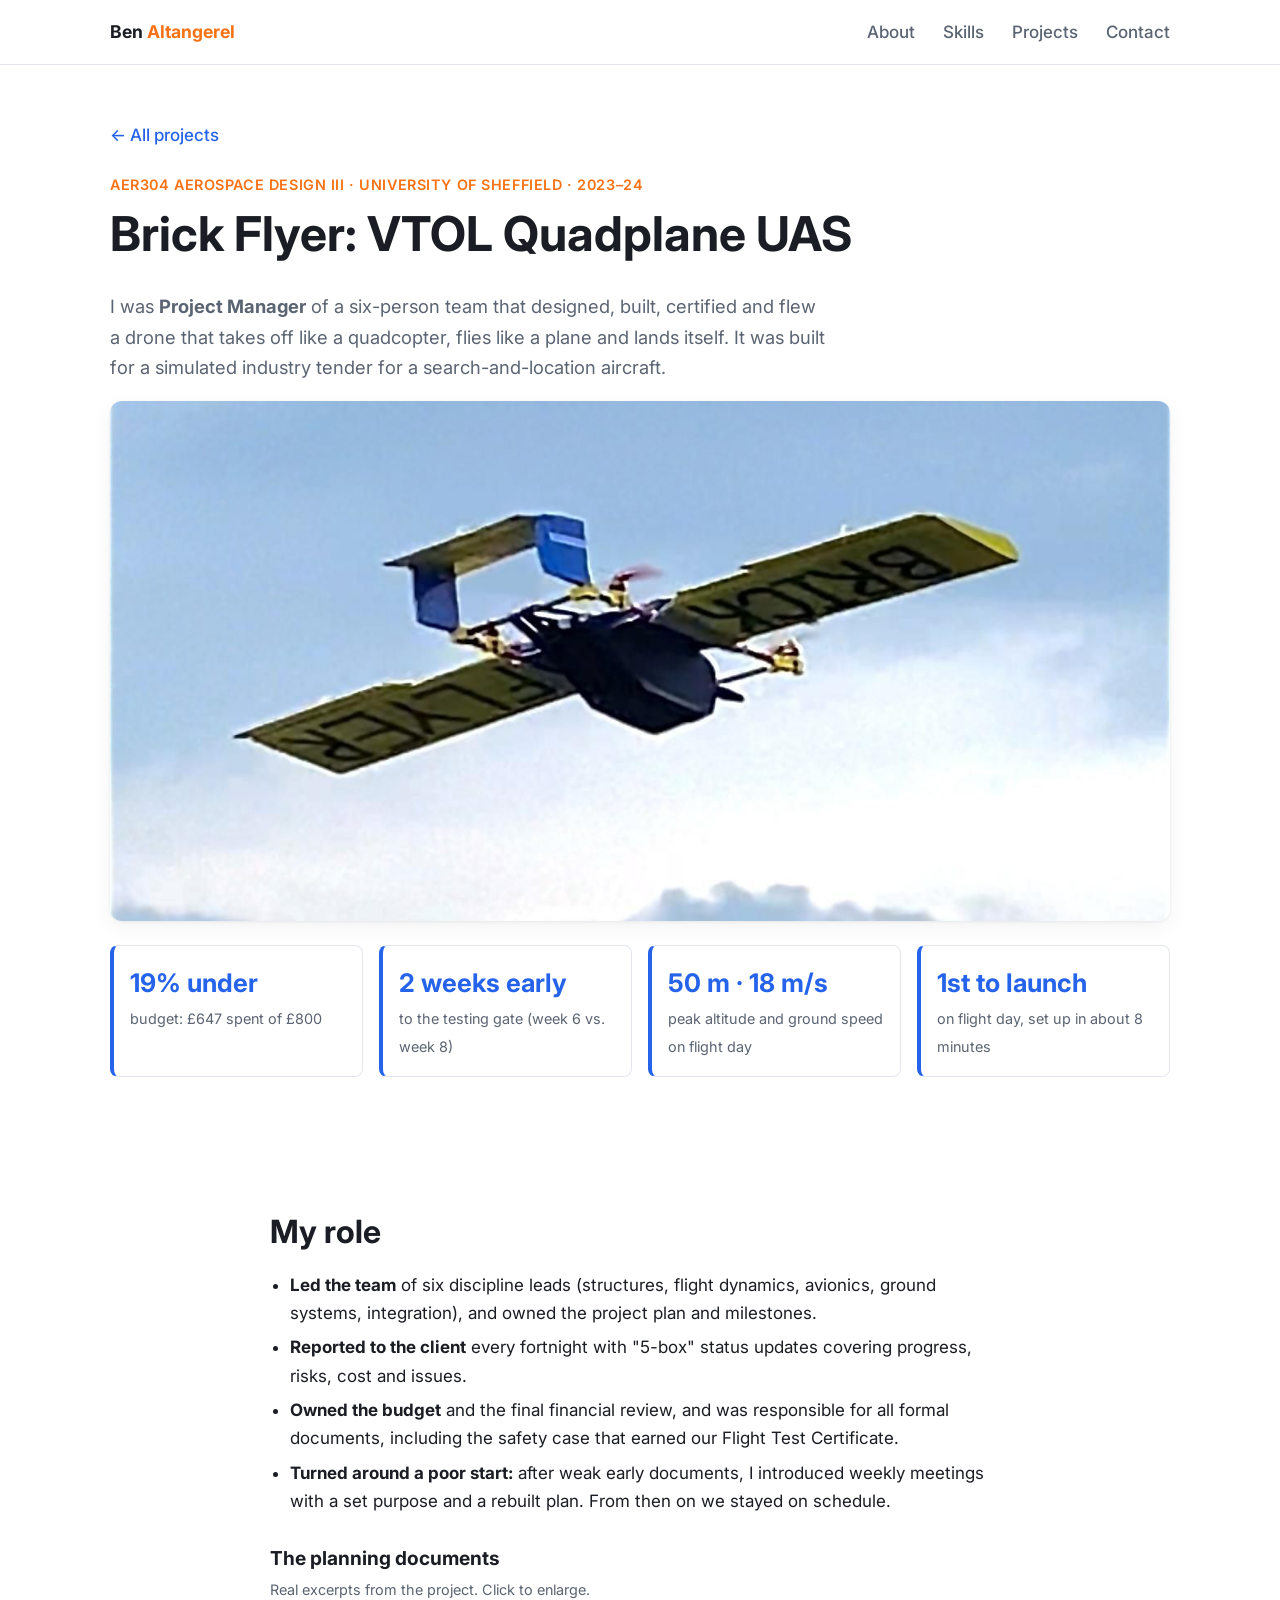
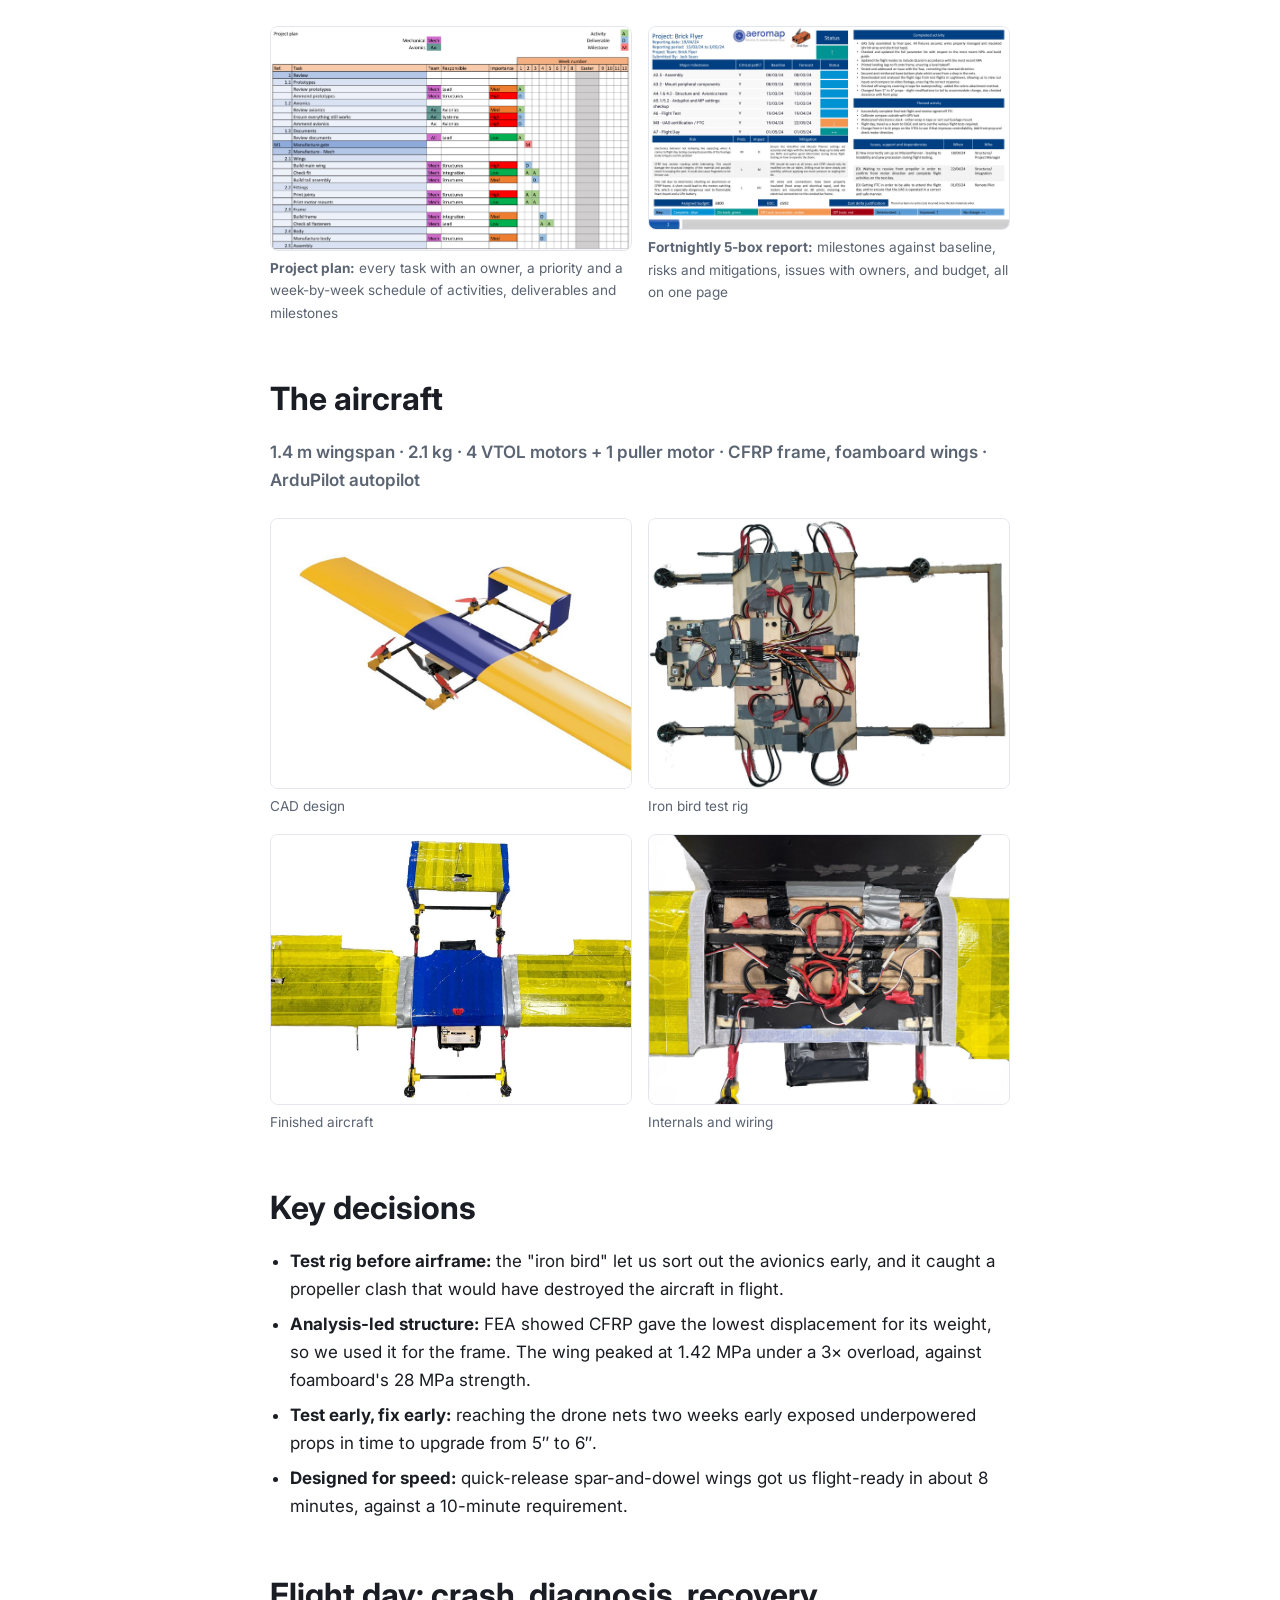
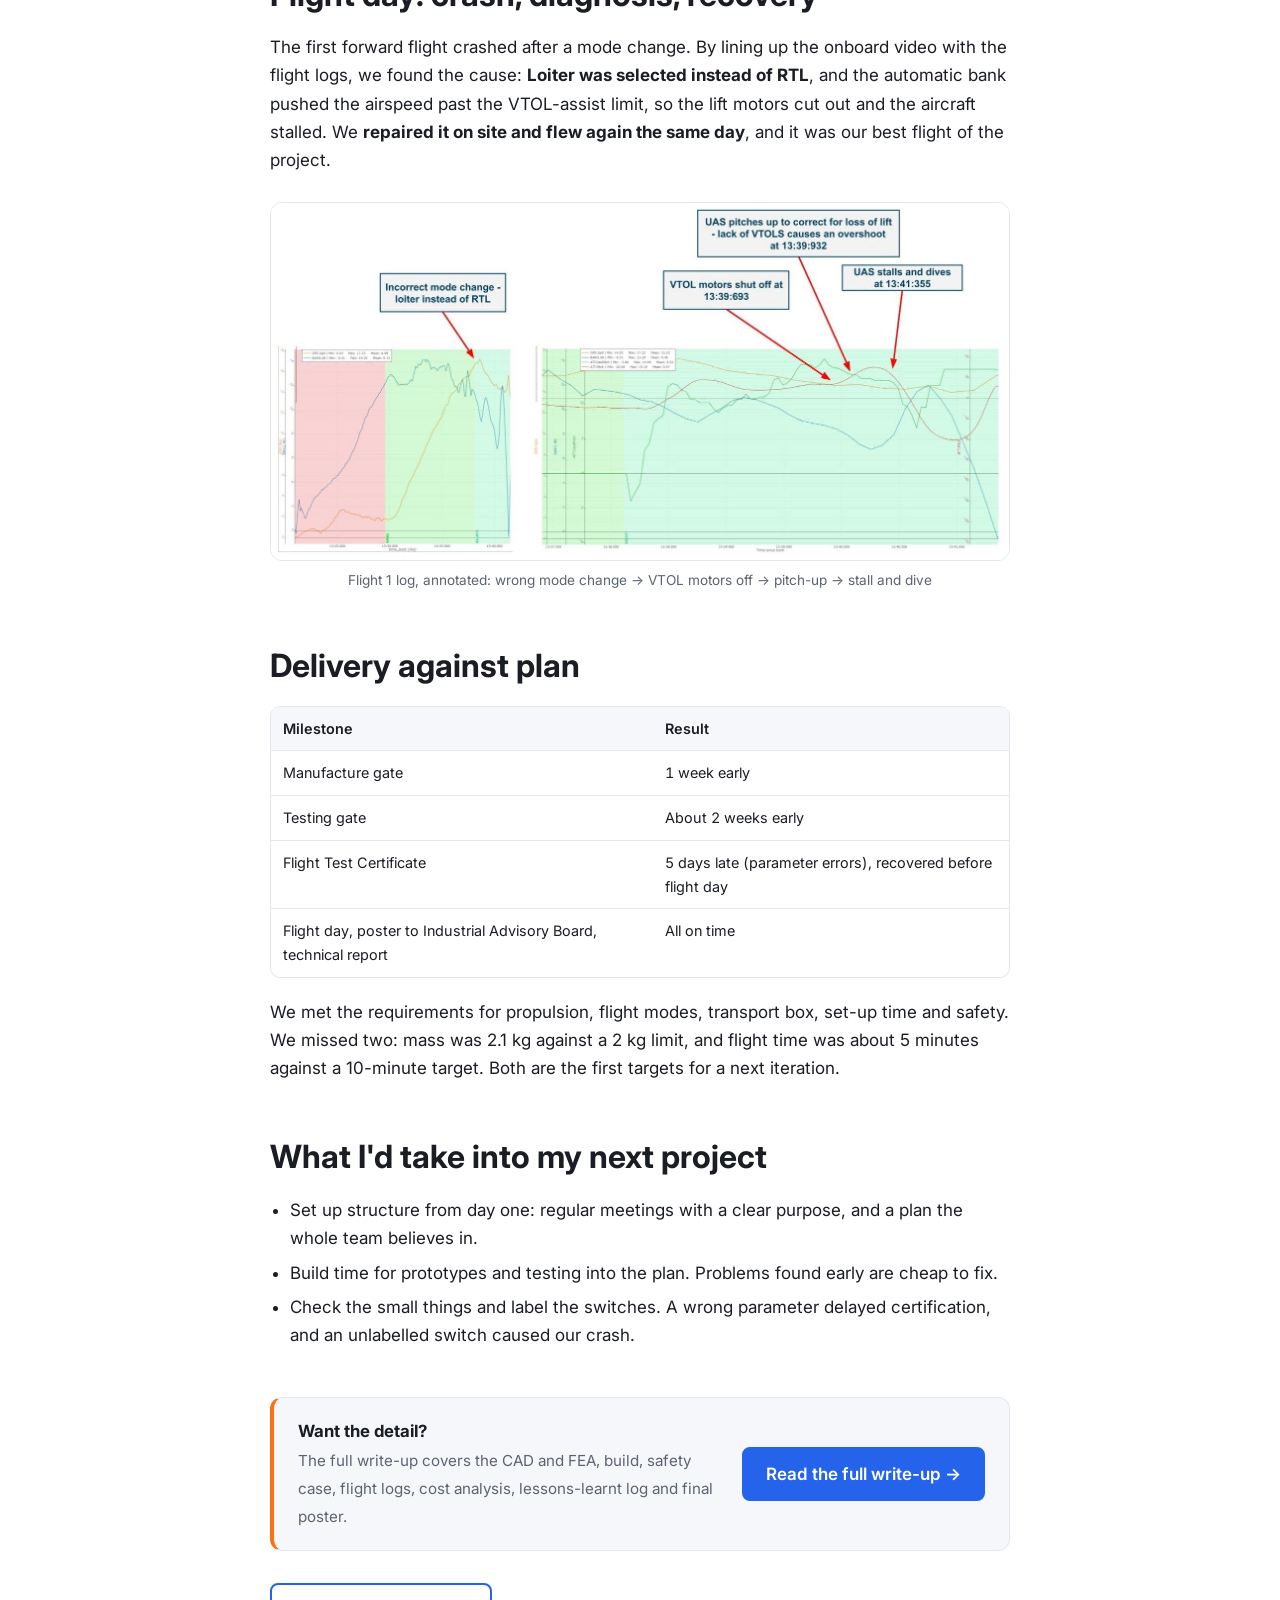
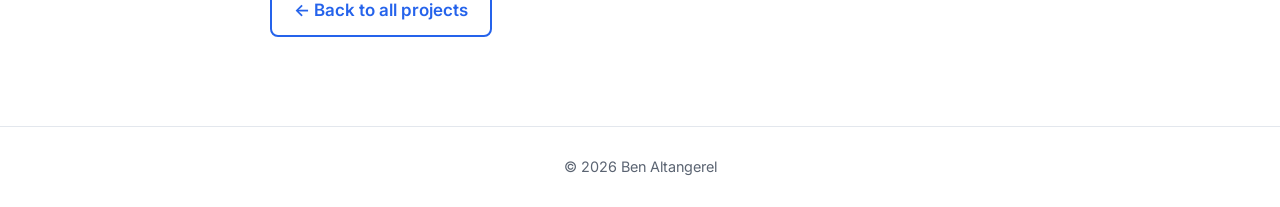
==== projects/brick-flyer-vtol-uas.html @ 67d54844 "Initial portfolio website" ====
<!DOCTYPE html>
<html lang="en">
<head>
  <meta charset="UTF-8">
  <meta name="viewport" content="width=device-width, initial-scale=1.0">
  <title>Brick Flyer: VTOL Quadplane UAS | Ben Altangerel</title>
  <meta name="description" content="Project Manager of a six-person team that designed, built, certified and flew a VTOL quadplane UAS, 19% under budget and two weeks ahead of the testing milestone.">
  <meta property="og:title" content="Brick Flyer: VTOL Quadplane UAS | Ben Altangerel">
  <meta property="og:description" content="Led a six-person team to design, build, certify and fly a VTOL quadplane drone, £153 under budget.">
  <link rel="preconnect" href="https://fonts.googleapis.com">
  <link rel="preconnect" href="https://fonts.gstatic.com" crossorigin>
  <link href="https://fonts.googleapis.com/css2?family=Inter:wght@400;500;600;700;800&display=swap" rel="stylesheet">
  <link rel="stylesheet" href="../css/style.css">
</head>
<body>

  <header class="site-header">
    <nav class="nav container">
      <a href="../index.html" class="brand">Ben <span>Altangerel</span></a>
      <button class="nav-toggle" aria-label="Open menu" aria-expanded="false">&#9776;</button>
      <ul>
        <li><a href="../index.html#about">About</a></li>
        <li><a href="../index.html#skills">Skills</a></li>
        <li><a href="../index.html#projects">Projects</a></li>
        <li><a href="../index.html#contact">Contact</a></li>
      </ul>
    </nav>
  </header>

  <main>
    <section class="project-hero">
      <div class="container">
        <a href="../index.html#projects" class="back-link">&larr; All projects</a>
        <p class="eyebrow">AER304 Aerospace Design III &middot; University of Sheffield &middot; 2023&ndash;24</p>
        <h1>Brick Flyer: VTOL Quadplane UAS</h1>
        <p class="summary">
          I was <strong>Project Manager</strong> of a six-person team that designed, built, certified and flew a drone that takes off
          like a quadcopter, flies like a plane and lands itself. It was built for a simulated industry tender for a search-and-location aircraft.
        </p>

        <img class="cover" src="../images/brick-flyer/flying.jpg" style="object-position: center 22%" alt="Brick Flyer in fixed-wing flight on flight day">

        <div class="results">
          <div><strong>19% under</strong><span>budget: £647 spent of £800</span></div>
          <div><strong>2 weeks early</strong><span>to the testing gate (week 6 vs. week 8)</span></div>
          <div><strong>50 m &middot; 18 m/s</strong><span>peak altitude and ground speed on flight day</span></div>
          <div><strong>1st to launch</strong><span>on flight day, set up in about 8 minutes</span></div>
        </div>
      </div>
    </section>

    <article class="container case-study">

      <h2>My role</h2>
      <!-- TODO (Ben): check these match what you personally did -->
      <ul>
        <li><strong>Led the team</strong> of six discipline leads (structures, flight dynamics, avionics, ground systems, integration), and owned the project plan and milestones.</li>
        <li><strong>Reported to the client</strong> every fortnight with "5-box" status updates covering progress, risks, cost and issues.</li>
        <li><strong>Owned the budget</strong> and the final financial review, and was responsible for all formal documents, including the safety case that earned our Flight Test Certificate.</li>
        <li><strong>Turned around a poor start:</strong> after weak early documents, I introduced weekly meetings with a set purpose and a rebuilt plan. From then on we stayed on schedule.</li>
      </ul>

      <h3>The planning documents</h3>
      <p class="hint">Real excerpts from the project. Click to enlarge.</p>
      <div class="gallery docs">
        <figure>
          <img src="../images/brick-flyer/pm-project-plan.jpg" alt="Excerpt of the project plan: work breakdown with team, owner, priority and week-by-week schedule of activities, deliverables and milestones">
          <figcaption><strong>Project plan:</strong> every task with an owner, a priority and a week-by-week schedule of activities, deliverables and milestones</figcaption>
        </figure>
        <figure>
          <img src="../images/brick-flyer/pm-5box.jpg" alt="Week 8 five-box status report: milestones against baseline, risk register with mitigations, issues with owners, budget and completed and planned activity">
          <figcaption><strong>Fortnightly 5-box report:</strong> milestones against baseline, risks and mitigations, issues with owners, and budget, all on one page</figcaption>
        </figure>
      </div>

      <h2>The aircraft</h2>
      <p class="specs">1.4&nbsp;m wingspan &middot; 2.1&nbsp;kg &middot; 4 VTOL motors + 1 puller motor &middot; CFRP frame, foamboard wings &middot; ArduPilot autopilot</p>
      <div class="gallery quad">
        <figure>
          <img src="../images/brick-flyer/render-iso.jpg" alt="CAD render of the Brick Flyer quadplane">
          <figcaption>CAD design</figcaption>
        </figure>
        <figure>
          <img src="../images/brick-flyer/iron-bird.jpg" alt="The iron bird avionics test rig">
          <figcaption>Iron bird test rig</figcaption>
        </figure>
        <figure>
          <img src="../images/brick-flyer/built-top.jpg" alt="The finished aircraft from above">
          <figcaption>Finished aircraft</figcaption>
        </figure>
        <figure>
          <img src="../images/brick-flyer/internals.jpg" alt="Inside the central wing: plywood core, ESCs and wiring">
          <figcaption>Internals and wiring</figcaption>
        </figure>
      </div>

      <h2>Key decisions</h2>
      <ul>
        <li><strong>Test rig before airframe:</strong> the "iron bird" let us sort out the avionics early, and it caught a propeller clash that would have destroyed the aircraft in flight.</li>
        <li><strong>Analysis-led structure:</strong> FEA showed CFRP gave the lowest displacement for its weight, so we used it for the frame. The wing peaked at 1.42&nbsp;MPa under a 3&times; overload, against foamboard's 28&nbsp;MPa strength.</li>
        <li><strong>Test early, fix early:</strong> reaching the drone nets two weeks early exposed underpowered props in time to upgrade from 5&Prime; to 6&Prime;.</li>
        <li><strong>Designed for speed:</strong> quick-release spar-and-dowel wings got us flight-ready in about 8 minutes, against a 10-minute requirement.</li>
      </ul>

      <h2>Flight day: crash, diagnosis, recovery</h2>
      <p>
        The first forward flight crashed after a mode change. By lining up the onboard video with the flight logs, we found the cause:
        <strong>Loiter was selected instead of RTL</strong>, and the automatic bank pushed the airspeed past the VTOL-assist limit,
        so the lift motors cut out and the aircraft stalled. We <strong>repaired it on site and flew again the same day</strong>,
        and it was our best flight of the project.
      </p>
      <figure class="diagram">
        <img src="../images/brick-flyer/flight1-log.jpg" alt="Annotated flight 1 log showing the incorrect mode change, VTOL motor shut-off, overshoot and stall">
        <figcaption>Flight 1 log, annotated: wrong mode change &rarr; VTOL motors off &rarr; pitch-up &rarr; stall and dive</figcaption>
      </figure>

      <h2>Delivery against plan</h2>
      <div class="table-wrap">
        <table>
          <thead><tr><th>Milestone</th><th>Result</th></tr></thead>
          <tbody>
            <tr><td>Manufacture gate</td><td>1 week early</td></tr>
            <tr><td>Testing gate</td><td>About 2 weeks early</td></tr>
            <tr><td>Flight Test Certificate</td><td>5 days late (parameter errors), recovered before flight day</td></tr>
            <tr><td>Flight day, poster to Industrial Advisory Board, technical report</td><td>All on time</td></tr>
          </tbody>
        </table>
      </div>
      <p>
        We met the requirements for propulsion, flight modes, transport box, set-up time and safety. We missed two: mass was 2.1&nbsp;kg against a 2&nbsp;kg limit,
        and flight time was about 5 minutes against a 10-minute target. Both are the first targets for a next iteration.
      </p>

      <h2>What I'd take into my next project</h2>
      <ul>
        <li>Set up structure from day one: regular meetings with a clear purpose, and a plan the whole team believes in.</li>
        <li>Build time for prototypes and testing into the plan. Problems found early are cheap to fix.</li>
        <li>Check the small things and label the switches. A wrong parameter delayed certification, and an unlabelled switch caused our crash.</li>
      </ul>

      <div class="cta-box">
        <div>
          <strong>Want the detail?</strong>
          <span>The full write-up covers the CAD and FEA, build, safety case, flight logs, cost analysis, lessons-learnt log and final poster.</span>
        </div>
        <a href="brick-flyer-vtol-uas-full.html" class="btn">Read the full write-up &rarr;</a>
      </div>

      <p style="margin-top:32px"><a href="../index.html#projects" class="btn outline">&larr; Back to all projects</a></p>
    </article>
  </main>

  <footer class="site-footer">
    <div class="container">&copy; <span class="year"></span> Ben Altangerel</div>
  </footer>

  <script src="../js/main.js"></script>
</body>
</html>
---- css/style.css ----
/* ==========================================================
   Engineering Portfolio — shared stylesheet
   Change the accent colour here and the whole site updates.
   ========================================================== */

:root {
  --accent: #2563eb;
  --accent-soft: #dbeafe;
  --bg: #ffffff;
  --bg-alt: #f5f7fa;
  --card: #ffffff;
  --text: #1a1d23;
  --muted: #5b6472;
  --border: #e3e7ed;
  --shadow: 0 1px 3px rgba(0, 0, 0, 0.06), 0 6px 20px rgba(0, 0, 0, 0.05);
  --radius: 12px;
  --max: 1100px;
  --sunset: #f97316;
  --font: "Inter", system-ui, -apple-system, "Segoe UI", Roboto, "Helvetica Neue", Arial, sans-serif;
}

@media (prefers-color-scheme: dark) {
  :root {
    --accent: #60a5fa;
    --accent-soft: #1e3a5f;
    --bg: #0f1216;
    --bg-alt: #161a20;
    --card: #1b2028;
    --text: #e8ebf0;
    --muted: #9aa3b1;
    --border: #2a313c;
    --shadow: 0 1px 3px rgba(0, 0, 0, 0.4);
  }
}

* { box-sizing: border-box; }

html { scroll-behavior: smooth; scroll-padding-top: 72px; }

body {
  margin: 0;
  font-family: var(--font);
  font-size: 17px;
  line-height: 1.65;
  color: var(--text);
  background: var(--bg);
}

img { max-width: 100%; display: block; }

a { color: var(--accent); text-decoration: none; }
a:hover { text-decoration: underline; }

h1, h2, h3 { line-height: 1.2; margin: 0 0 0.6em; }
h1 { font-size: clamp(2rem, 5vw, 3rem); }
h2 { font-size: clamp(1.5rem, 3.5vw, 2rem); }
h3 { font-size: 1.2rem; }
p { margin: 0 0 1em; }

.container { max-width: var(--max); margin: 0 auto; padding: 0 20px; }

section { padding: 72px 0; }
section.alt { background: var(--bg-alt); }

.section-intro { color: var(--muted); max-width: 640px; margin-bottom: 32px; }

/* ---------- Header / nav ---------- */
.site-header {
  position: sticky;
  top: 0;
  z-index: 10;
  background: color-mix(in srgb, var(--bg) 88%, transparent);
  backdrop-filter: blur(8px);
  border-bottom: 1px solid var(--border);
}

.nav {
  display: flex;
  align-items: center;
  justify-content: space-between;
  height: 64px;
}

.nav .brand { font-weight: 700; color: var(--text); font-size: 1.1rem; }
.nav .brand:hover { text-decoration: none; }

.nav ul { list-style: none; display: flex; gap: 28px; margin: 0; padding: 0; }
.nav ul a { color: var(--muted); font-weight: 500; }
.nav ul a:hover { color: var(--text); text-decoration: none; }

.nav-toggle {
  display: none;
  background: none;
  border: 1px solid var(--border);
  border-radius: 8px;
  color: var(--text);
  font-size: 1.3rem;
  padding: 4px 10px;
  cursor: pointer;
}

@media (max-width: 720px) {
  .nav-toggle { display: block; }
  .nav ul {
    display: none;
    position: absolute;
    top: 64px;
    left: 0;
    right: 0;
    flex-direction: column;
    gap: 0;
    background: var(--bg);
    border-bottom: 1px solid var(--border);
  }
  .nav ul.open { display: flex; }
  .nav ul a { display: block; padding: 14px 20px; }
}

/* ---------- Buttons ---------- */
.btn {
  display: inline-block;
  padding: 11px 22px;
  border-radius: 8px;
  font-weight: 600;
  border: 2px solid var(--accent);
  background: var(--accent);
  color: #fff;
  transition: transform 0.15s, opacity 0.15s;
}
.btn:hover { text-decoration: none; transform: translateY(-1px); opacity: 0.92; }
.btn.outline { background: transparent; color: var(--accent); }

.btn-row { display: flex; flex-wrap: wrap; gap: 12px; margin-top: 24px; }

/* ---------- Hero (full-screen London skyline) ---------- */
.hero {
  position: relative;
  min-height: 100vh;
  min-height: 100svh;
  display: flex;
  align-items: center;
  padding: 120px 0 96px;
  color: #fff;
  background:
    linear-gradient(180deg, rgba(8, 12, 22, 0.55) 0%, rgba(8, 12, 22, 0.35) 45%, rgba(8, 12, 22, 0.85) 100%),
    linear-gradient(90deg, rgba(8, 12, 22, 0.75) 0%, rgba(8, 12, 22, 0.1) 70%),
    url("../images/london-skyline.jpg") center 35% / cover no-repeat,
    #0b1020;
}
/* Phones and small laptops get the lighter 1920px version */
@media (max-width: 1280px) {
  .hero {
    background:
      linear-gradient(180deg, rgba(8, 12, 22, 0.6) 0%, rgba(8, 12, 22, 0.45) 45%, rgba(8, 12, 22, 0.9) 100%),
      url("../images/london-skyline-1920.jpg") center 35% / cover no-repeat,
      #0b1020;
  }
}

.hero-content { position: relative; z-index: 1; }
.hero h1 {
  font-size: clamp(2.4rem, 7vw, 4.5rem);
  font-weight: 800;
  letter-spacing: -0.03em;
  text-shadow: 0 2px 24px rgba(0, 0, 0, 0.35);
}
.hero .highlight {
  background: linear-gradient(90deg, #ffffff 0%, #fdba74 55%, var(--sunset) 100%);
  -webkit-background-clip: text;
  background-clip: text;
  color: transparent;
}
.hero .role {
  display: inline-block;
  color: #fff;
  font-weight: 600;
  font-size: 0.95rem;
  letter-spacing: 0.04em;
  text-transform: uppercase;
  padding: 6px 14px;
  margin-bottom: 20px;
  border: 1px solid rgba(255, 255, 255, 0.3);
  border-radius: 999px;
  background: rgba(255, 255, 255, 0.1);
  backdrop-filter: blur(6px);
}
.hero .pitch { color: rgba(255, 255, 255, 0.85); font-size: 1.2rem; max-width: 620px; }
@media (max-width: 480px) {
  .hero .role { font-size: 0.75rem; }
  .hero .pitch { font-size: 1.05rem; }
}

.hero .btn { background: var(--sunset); border-color: var(--sunset); box-shadow: 0 8px 24px rgba(249, 115, 22, 0.35); }
.hero .btn.outline {
  background: rgba(255, 255, 255, 0.08);
  border-color: rgba(255, 255, 255, 0.6);
  color: #fff;
  box-shadow: none;
  backdrop-filter: blur(6px);
}

.social { display: flex; gap: 12px; margin-top: 28px; flex-wrap: wrap; }
.social a {
  color: #fff;
  font-weight: 500;
  font-size: 0.95rem;
  padding: 6px 16px;
  border-radius: 999px;
  border: 1px solid rgba(255, 255, 255, 0.25);
  background: rgba(255, 255, 255, 0.08);
  backdrop-filter: blur(6px);
}
.social a:hover { text-decoration: none; background: rgba(255, 255, 255, 0.2); }

/* Bouncing "scroll down" mouse icon */
.scroll-cue {
  position: absolute;
  bottom: 28px;
  left: 50%;
  translate: -50% 0;
  width: 26px;
  height: 42px;
  border: 2px solid rgba(255, 255, 255, 0.7);
  border-radius: 14px;
}
.scroll-cue span {
  position: absolute;
  top: 8px;
  left: 50%;
  width: 4px;
  height: 8px;
  margin-left: -2px;
  border-radius: 2px;
  background: #fff;
  animation: scroll-cue 1.8s infinite;
}
@keyframes scroll-cue {
  0% { opacity: 1; transform: translateY(0); }
  100% { opacity: 0; transform: translateY(14px); }
}

/* Home page: header floats transparently over the photo, turns solid on scroll */
.home .site-header {
  position: fixed;
  left: 0;
  right: 0;
  background: transparent;
  border-bottom-color: transparent;
  backdrop-filter: none;
  transition: background 0.3s, border-color 0.3s;
}
.home .site-header:not(.scrolled) .brand,
.home .site-header:not(.scrolled) .nav ul a,
.home .site-header:not(.scrolled) .nav-toggle { color: #fff; border-color: rgba(255, 255, 255, 0.4); }
.home .site-header.scrolled {
  background: color-mix(in srgb, var(--bg) 88%, transparent);
  border-bottom-color: var(--border);
  backdrop-filter: blur(8px);
}
@media (max-width: 720px) {
  .home .site-header:not(.scrolled) .nav ul { background: rgba(8, 12, 22, 0.95); border-color: transparent; }
}

.brand span { color: var(--sunset); }

/* Section headings get a short gradient underline */
section h2::after {
  content: "";
  display: block;
  width: 56px;
  height: 4px;
  margin-top: 12px;
  border-radius: 2px;
  background: linear-gradient(90deg, var(--accent), var(--sunset));
}
.contact h2::after { margin-left: auto; margin-right: auto; }

/* Fade-up as sections scroll into view (added by js/main.js) */
.reveal { opacity: 0; transform: translateY(24px); transition: opacity 0.7s ease, transform 0.7s ease; }
.reveal.visible { opacity: 1; transform: none; }
@media (prefers-reduced-motion: reduce) {
  html { scroll-behavior: auto; }
  .reveal { opacity: 1; transform: none; transition: none; }
  .scroll-cue span { animation: none; }
}

/* ---------- About ---------- */
.about-grid {
  display: grid;
  grid-template-columns: 260px 1fr;
  gap: 48px;
  align-items: center;
}
.about-grid img {
  width: 100%;
  aspect-ratio: 1;
  object-fit: cover;
  border-radius: 50%;
  border: 4px solid var(--card);
  box-shadow: var(--shadow);
}
@media (max-width: 720px) {
  .about-grid { grid-template-columns: 1fr; gap: 28px; }
  .about-grid img { max-width: 200px; margin: 0 auto; }
}

/* ---------- Skills ---------- */
.skills-grid {
  display: grid;
  grid-template-columns: repeat(auto-fit, minmax(280px, 1fr));
  gap: 24px;
}
.skill-group {
  background: var(--card);
  border: 1px solid var(--border);
  border-radius: var(--radius);
  padding: 24px;
}

.tags { display: flex; flex-wrap: wrap; gap: 8px; list-style: none; padding: 0; margin: 0; }
.tags li {
  background: var(--accent-soft);
  color: var(--accent);
  font-size: 0.85rem;
  font-weight: 600;
  padding: 4px 12px;
  border-radius: 999px;
}

/* ---------- Projects ---------- */
.filters { display: flex; gap: 8px; flex-wrap: wrap; margin-bottom: 28px; }
.filters button {
  font: inherit;
  font-size: 0.95rem;
  padding: 6px 16px;
  border-radius: 999px;
  border: 1px solid var(--border);
  background: var(--card);
  color: var(--muted);
  cursor: pointer;
}
.filters button.active { background: var(--accent); border-color: var(--accent); color: #fff; }

.project-grid {
  display: grid;
  grid-template-columns: repeat(auto-fill, minmax(300px, 1fr));
  gap: 24px;
}

.project-card {
  display: flex;
  flex-direction: column;
  background: var(--card);
  border: 1px solid var(--border);
  border-radius: var(--radius);
  overflow: hidden;
  box-shadow: var(--shadow);
  color: var(--text);
  transition: transform 0.2s;
}
.project-card:hover {
  transform: translateY(-6px);
  text-decoration: none;
  border-color: color-mix(in srgb, var(--accent) 50%, var(--border));
  box-shadow: 0 16px 40px rgba(37, 99, 235, 0.15);
}
.project-card.reveal { transition: opacity 0.7s ease, transform 0.4s ease, border-color 0.2s, box-shadow 0.2s; }
.project-card img { transition: transform 0.5s; }
.project-card:hover img { transform: scale(1.04); }
.project-card[hidden] { display: none; }
.project-card img { width: 100%; aspect-ratio: 16 / 10; object-fit: cover; background: var(--bg-alt); }
.project-card .body { padding: 20px; display: flex; flex-direction: column; gap: 10px; flex: 1; }
.project-card h3 { margin: 0; }
.project-card p { color: var(--muted); margin: 0; flex: 1; }
.project-card .more { color: var(--accent); font-weight: 600; font-size: 0.95rem; }

/* ---------- Contact ---------- */
.contact { text-align: center; }
.contact .section-intro { margin-left: auto; margin-right: auto; }
.contact .btn-row { justify-content: center; }

/* ---------- Footer ---------- */
.site-footer {
  border-top: 1px solid var(--border);
  padding: 28px 0;
  color: var(--muted);
  font-size: 0.9rem;
  text-align: center;
}
.site-footer .credit { display: block; font-size: 0.8rem; margin-top: 4px; opacity: 0.7; }

/* ---------- Project pages ---------- */
.project-hero { padding: 56px 0 32px; }
.back-link { display: inline-block; margin-bottom: 24px; font-weight: 500; }
.project-hero .summary { color: var(--muted); font-size: 1.15rem; max-width: 720px; }

.cover {
  width: 100%;
  max-height: 520px;
  object-fit: cover;
  border-radius: var(--radius);
  box-shadow: var(--shadow);
  cursor: zoom-in;
}

.facts {
  display: grid;
  grid-template-columns: repeat(auto-fit, minmax(160px, 1fr));
  gap: 16px;
  margin: 32px 0 0;
}
.facts div {
  background: var(--bg-alt);
  border: 1px solid var(--border);
  border-radius: var(--radius);
  padding: 16px 18px;
}
.facts dt { font-size: 0.8rem; text-transform: uppercase; letter-spacing: 0.05em; color: var(--muted); }
.facts dd { margin: 4px 0 0; font-weight: 600; }

.case-study { max-width: 780px; padding: 24px 20px 72px; }
.case-study h2 { margin-top: 48px; padding-top: 8px; }
.case-study ul { padding-left: 1.2em; }
.case-study li { margin-bottom: 0.4em; }

.gallery {
  display: grid;
  grid-template-columns: repeat(auto-fill, minmax(220px, 1fr));
  gap: 16px;
  margin: 24px 0;
}
.gallery.two { grid-template-columns: repeat(auto-fill, minmax(300px, 1fr)); }
.gallery.quad { grid-template-columns: repeat(2, 1fr); }
/* Document excerpts: show the whole page, never crop */
.gallery.docs { grid-template-columns: repeat(auto-fit, minmax(280px, 1fr)); align-items: start; }
.gallery.docs img { aspect-ratio: auto; object-fit: contain; background: #fff; }
@media (max-width: 480px) { .gallery.quad { grid-template-columns: 1fr; } }
.gallery.two img { aspect-ratio: 1; object-fit: contain; background: #fff; }
.gallery figure { margin: 0; }
.gallery img {
  width: 100%;
  aspect-ratio: 4 / 3;
  object-fit: cover;
  border-radius: 8px;
  border: 1px solid var(--border);
  cursor: zoom-in;
}
.gallery figcaption { font-size: 0.85rem; color: var(--muted); margin-top: 6px; }

.eyebrow { color: var(--sunset); font-weight: 600; font-size: 0.9rem; letter-spacing: 0.04em; text-transform: uppercase; margin-bottom: 8px; }
.case-study h3 { margin-top: 32px; }

/* Step-by-step pipeline (numbered boxes with arrows) */
.pipeline {
  list-style: none;
  counter-reset: step;
  padding: 0;
  margin: 24px 0;
  display: grid;
  grid-template-columns: repeat(auto-fit, minmax(130px, 1fr));
  gap: 14px;
}
.pipeline li {
  counter-increment: step;
  position: relative;
  background: var(--card);
  border: 1px solid var(--border);
  border-top: 3px solid var(--accent);
  border-radius: 10px;
  padding: 14px;
  margin: 0;
}
.pipeline li::before { content: counter(step); font-size: 0.75rem; font-weight: 700; color: var(--sunset); }
.pipeline strong { display: block; font-size: 0.98rem; margin: 2px 0 4px; }
.pipeline span { display: block; font-size: 0.82rem; color: var(--muted); line-height: 1.45; }

/* Data tables */
.table-wrap { overflow-x: auto; margin: 20px 0; border: 1px solid var(--border); border-radius: 10px; }
.table-wrap table { width: 100%; border-collapse: collapse; font-size: 0.9rem; }
.table-wrap th, .table-wrap td { padding: 10px 12px; text-align: left; border-bottom: 1px solid var(--border); vertical-align: top; }
.table-wrap th { background: var(--bg-alt); font-weight: 600; white-space: nowrap; }
.table-wrap tr:last-child td { border-bottom: none; }
.table-wrap td { font-variant-numeric: tabular-nums; }

/* Inline SVG charts */
.viz {
  --series-1: #2a78d6;
  --series-2: #eb6834;
  --grid: #e1e0d9;
  --axis: #c3c2b7;
  margin: 24px 0;
  padding: 18px;
  background: var(--card);
  border: 1px solid var(--border);
  border-radius: var(--radius);
}
@media (prefers-color-scheme: dark) {
  .viz { --series-1: #3987e5; --series-2: #d95926; --grid: #2c2c2a; --axis: #383835; }
}
.viz-legend { display: flex; flex-wrap: wrap; gap: 6px 18px; font-size: 0.85rem; color: var(--muted); margin-bottom: 8px; }
.viz-legend span { display: inline-flex; align-items: center; gap: 6px; }
.viz-legend .key { display: inline-block; width: 18px; height: 0; border-top: 2px solid; }
.viz-legend .key.s1 { border-color: var(--series-1); border-top-width: 8px; width: 12px; border-radius: 2px; }
.viz-legend .key.s2 { border-color: var(--series-2); border-top-width: 8px; width: 12px; border-radius: 2px; }
.viz-legend .key.solid { border-color: var(--muted); }
.viz-legend .key.dashed { border-color: var(--muted); border-top-style: dashed; }
.viz-panels { display: grid; grid-template-columns: repeat(auto-fit, minmax(280px, 1fr)); gap: 16px; }
.viz svg { width: 100%; height: auto; overflow: visible; }
.viz-title { font-size: 14px; font-weight: 600; fill: var(--text); }
.viz-tick { font-size: 12px; fill: var(--muted); font-variant-numeric: tabular-nums; }
.viz-label { font-size: 12px; font-weight: 600; fill: var(--text); }
.viz-grid line { stroke: var(--grid); stroke-width: 1; }
.viz-axis { stroke: var(--axis); stroke-width: 1; }
.viz .series { fill: none; stroke-width: 2; stroke-linejoin: round; }
.viz .ref { stroke-width: 1.5; stroke-dasharray: 5 4; opacity: 0.85; }
.viz .series.s1, .viz .ref.s1 { stroke: var(--series-1); }
.viz .series.s2, .viz .ref.s2 { stroke: var(--series-2); }
.viz .pt circle { stroke: var(--card); stroke-width: 2; }
.viz .pt.s1 circle { fill: var(--series-1); }
.viz .pt.s2 circle { fill: var(--series-2); }
.viz .hit circle { fill: transparent; cursor: help; }
.viz figcaption { font-size: 0.85rem; color: var(--muted); margin-top: 10px; }

/* Process map: hot-zone temperature as an ordered (light-to-dark) blue ramp, neutral line in slot-2 orange */
.viz { --t1: #86b6ef; --t2: #3987e5; --t3: #1c5cab; --t4: #0d366b; }
@media (prefers-color-scheme: dark) {
  .viz { --t1: #b7d3f6; --t2: #6da7ec; --t3: #3987e5; --t4: #1c5cab; }
}
.viz .pts circle { stroke: var(--card); stroke-width: 1.5; }
.viz .pts.t1 circle { fill: var(--t1); }
.viz .pts.t2 circle { fill: var(--t2); }
.viz .pts.t3 circle { fill: var(--t3); }
.viz .pts.t4 circle { fill: var(--t4); }
.viz .neutral { stroke: var(--series-2); stroke-width: 2.5; }
.viz .region { font-size: 13px; font-weight: 600; fill: var(--muted); }
.viz-legend .key.t1, .viz-legend .key.t2, .viz-legend .key.t3, .viz-legend .key.t4 { width: 10px; height: 10px; border: none; border-radius: 50%; }
.viz-legend .key.t1 { background: var(--t1); }
.viz-legend .key.t2 { background: var(--t2); }
.viz-legend .key.t3 { background: var(--t3); }
.viz-legend .key.t4 { background: var(--t4); }
.viz-legend .key.line { border-color: var(--series-2); border-top-width: 3px; }
/* Two images side by side in place of a cover image */
.hero-pair { margin-top: 8px; }
.hero-pair img { height: 340px; object-fit: contain; background: #fff; }

/* Text panel used in place of an image inside a gallery */
.callout {
  height: 100%;
  padding: 20px;
  background: var(--bg-alt);
  border: 1px solid var(--border);
  border-left: 4px solid var(--sunset);
  border-radius: 8px;
}
.callout strong { display: block; margin-bottom: 8px; }
.callout p { margin: 0; font-size: 0.95rem; }

/* Short silent test clips */
video.clip {
  width: 100%;
  aspect-ratio: 1;
  object-fit: cover;
  display: block;
  border-radius: 8px;
  border: 1px solid var(--border);
  background: #000;
}
.gallery.docs.three { grid-template-columns: repeat(auto-fit, minmax(200px, 1fr)); }

.project-hero .results { margin-top: 24px; }
.specs { font-weight: 600; color: var(--muted); }
.hint { font-size: 0.9rem; color: var(--muted); margin: -4px 0 0; }

/* Decision-matrix score chips (number always shown, colour is secondary) */
.score { display: inline-block; min-width: 28px; text-align: center; font-weight: 700; padding: 2px 8px; border-radius: 6px; }
.score.high { background: #dcfce7; color: #166534; }
.score.mid { background: #fef9c3; color: #854d0e; }
.score.low { background: #fee2e2; color: #991b1b; }
.score-table tr.chosen td { background: color-mix(in srgb, var(--accent) 8%, transparent); }
.team-line { font-size: 0.9rem; color: var(--muted); margin-top: 24px; }

/* "Want the detail?" call-to-action at the end of a condensed case study */
.cta-box {
  display: flex;
  align-items: center;
  justify-content: space-between;
  gap: 16px 24px;
  flex-wrap: wrap;
  margin-top: 48px;
  padding: 20px 24px;
  background: var(--bg-alt);
  border: 1px solid var(--border);
  border-left: 4px solid var(--sunset);
  border-radius: var(--radius);
}
.cta-box strong { display: block; font-size: 1.05rem; }
.cta-box span { color: var(--muted); font-size: 0.95rem; }
.cta-box div { flex: 1 1 320px; }

.diagram { margin: 28px 0; }
.diagram img {
  width: 100%;
  border: 1px solid var(--border);
  border-radius: var(--radius);
  background: #fff;
  cursor: zoom-in;
}
.diagram figcaption { font-size: 0.85rem; color: var(--muted); margin-top: 8px; text-align: center; }

.results {
  display: grid;
  grid-template-columns: repeat(auto-fit, minmax(160px, 1fr));
  gap: 16px;
  margin: 24px 0;
}
.results div {
  background: var(--card);
  border: 1px solid var(--border);
  border-left: 4px solid var(--accent);
  border-radius: 8px;
  padding: 16px;
}
.results strong { display: block; font-size: 1.6rem; color: var(--accent); }
.results span { font-size: 0.9rem; color: var(--muted); }

pre {
  background: var(--bg-alt);
  border: 1px solid var(--border);
  border-radius: 8px;
  padding: 16px;
  overflow-x: auto;
  font-size: 0.9rem;
}

/* ---------- Printing / saving a page as PDF ---------- */
@media print {
  @page { size: A4; margin: 14mm; }
  * { -webkit-print-color-adjust: exact; print-color-adjust: exact; }
  body { font-size: 11pt; }
  .site-header, .site-footer, .back-link, .nav-toggle, .lightbox, .scroll-cue, .case-study .btn.outline { display: none !important; }
  .reveal { opacity: 1 !important; transform: none !important; }
  .project-hero { padding-top: 0; }
  .cover { max-height: 110mm; box-shadow: none; }
  .case-study { padding-bottom: 0; }
  figure, table, .results, .facts, .viz, .cta-box, .gallery figure { break-inside: avoid; }
  h2, h3 { break-after: avoid; }
  .project-card:hover, .project-card img { transform: none; }
}

/* Yellow highlight for placeholders still to fill in. Remove the <mark class="todo"> tags once done. */
mark.todo { background: #fef08a; color: #713f12; padding: 0 4px; border-radius: 4px; }

/* ---------- Lightbox (click an image to enlarge) ---------- */
.lightbox {
  position: fixed;
  inset: 0;
  z-index: 100;
  display: none;
  align-items: center;
  justify-content: center;
  flex-direction: column;
  gap: 12px;
  padding: 24px;
  background: rgba(0, 0, 0, 0.88);
  cursor: zoom-out;
}
.lightbox.open { display: flex; }
.lightbox img { max-height: 85vh; max-width: 100%; object-fit: contain; border-radius: 6px; }
.lightbox p { color: #ddd; margin: 0; text-align: center; }
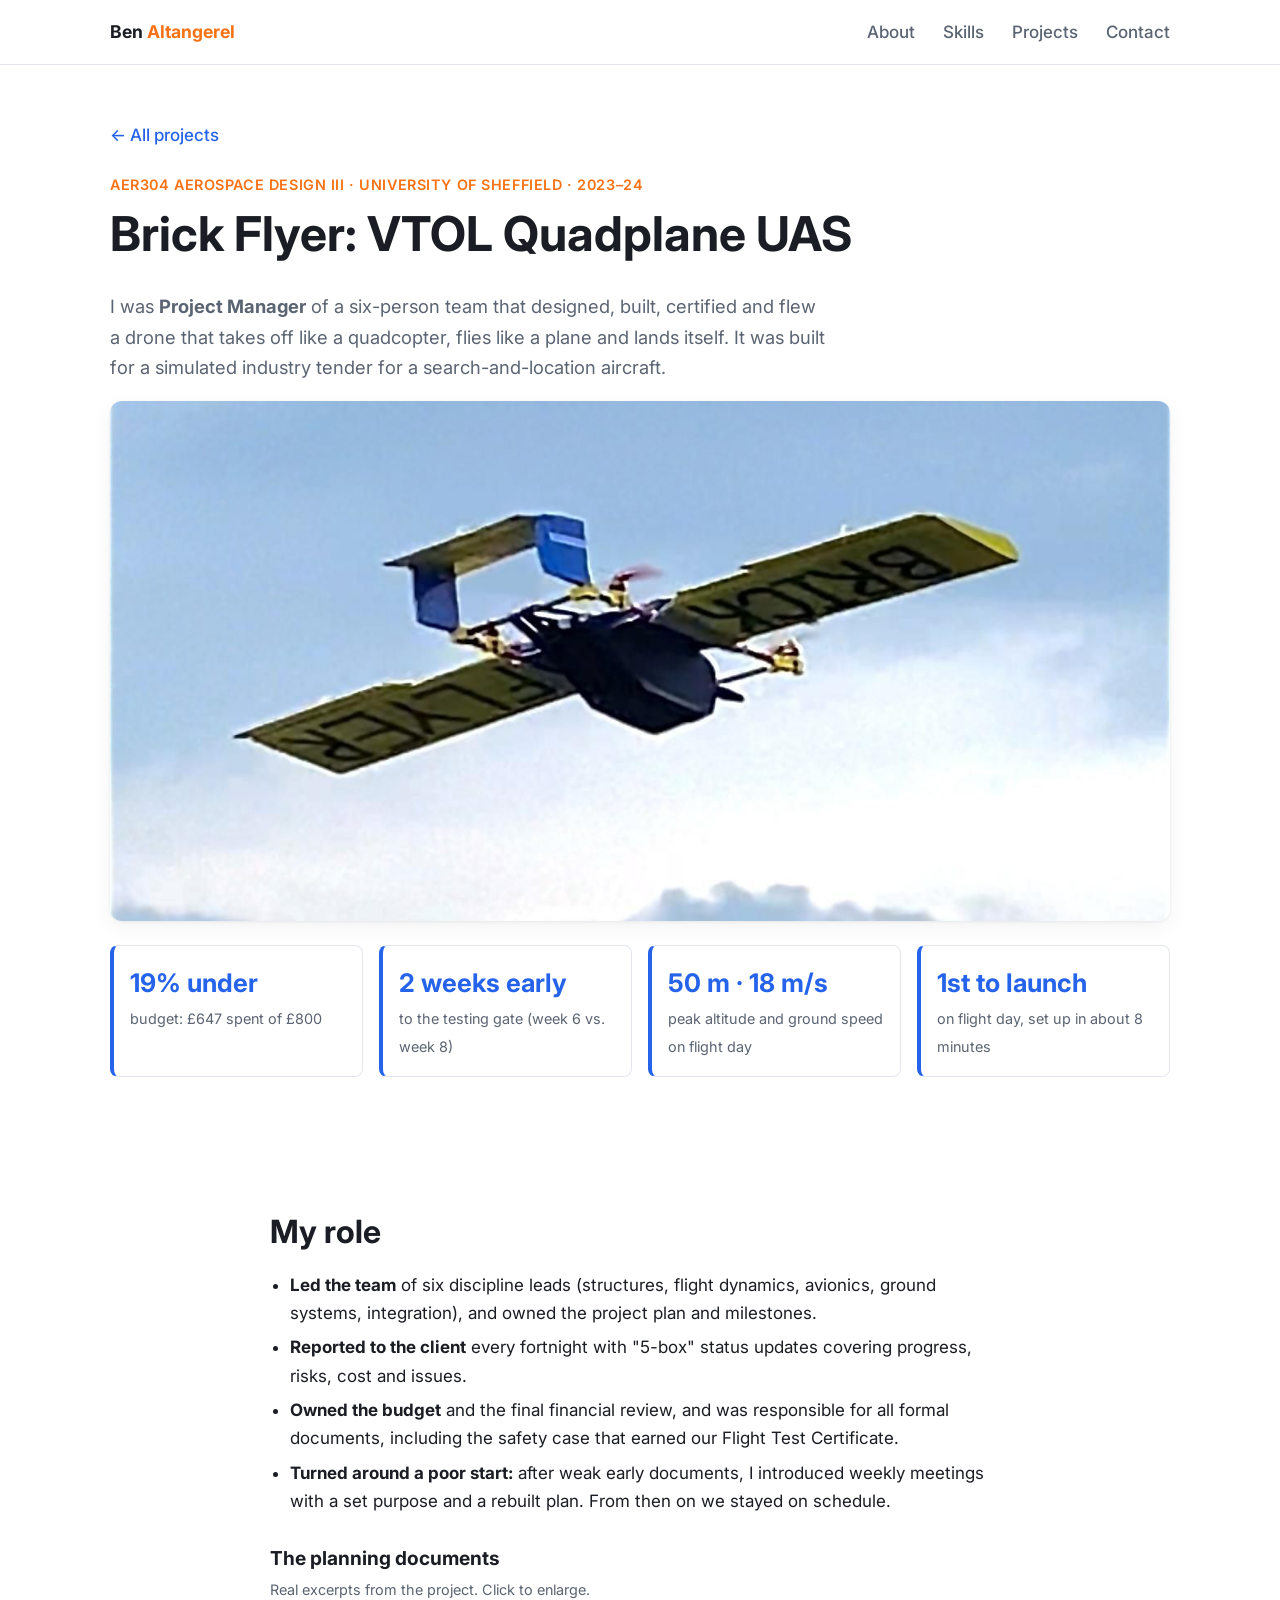
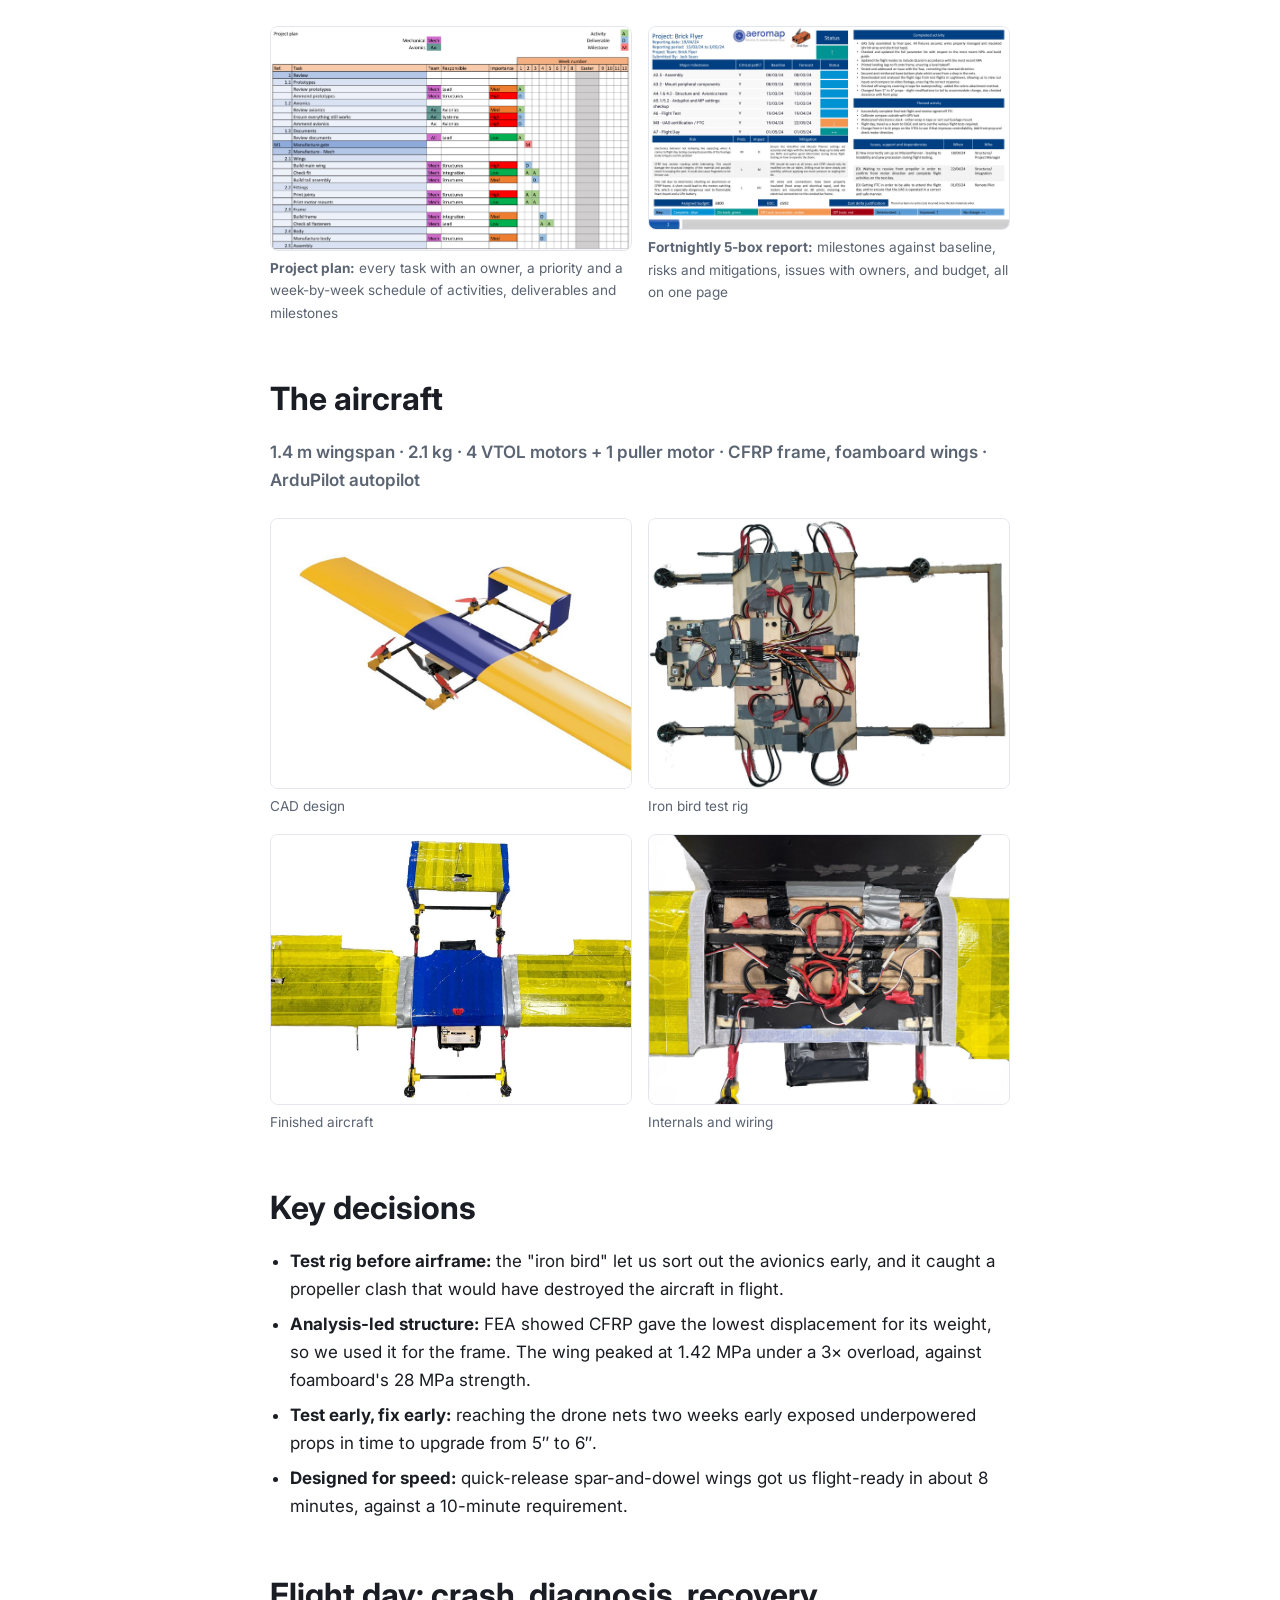
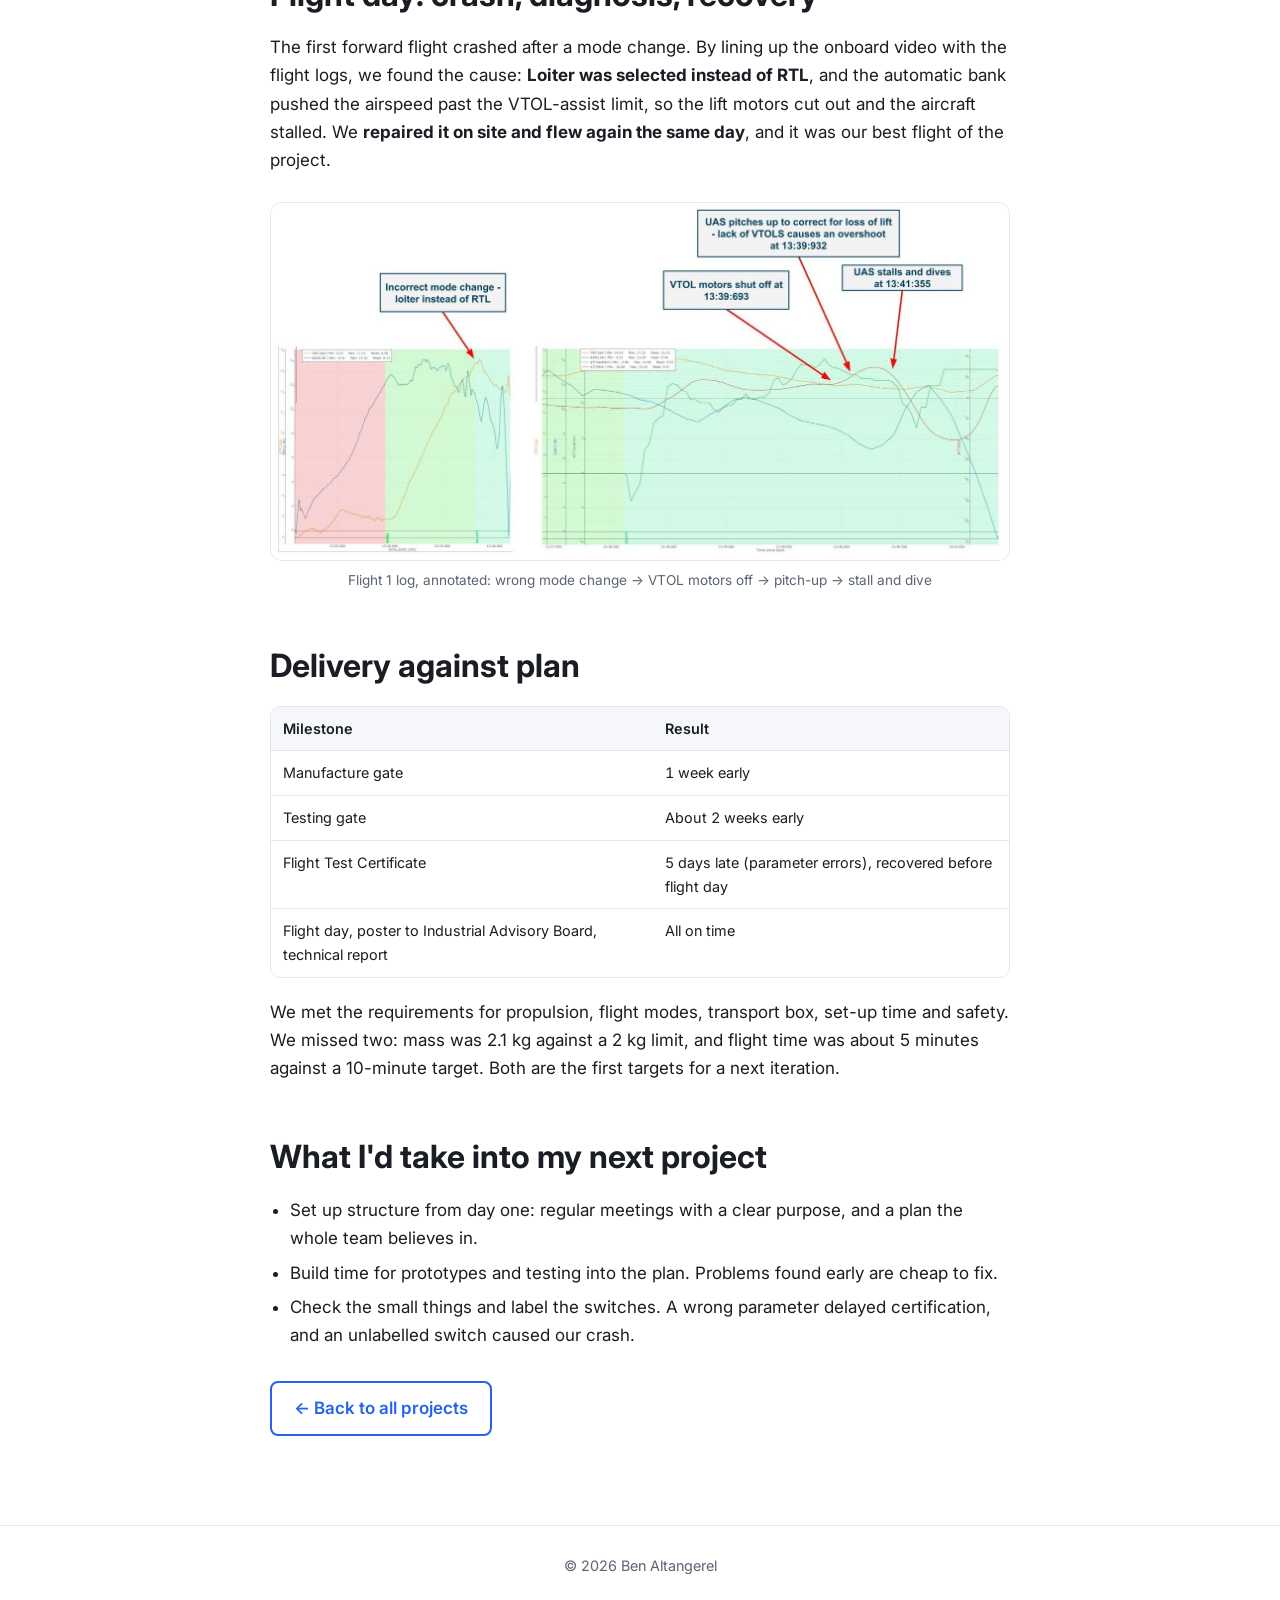
==== commit f3820f33: "Open the intro to engineering and data science roles, add both CVs, remove full write-ups" ====
--- a/projects/brick-flyer-vtol-uas.html
+++ b/projects/brick-flyer-vtol-uas.html
@@ -138,14 +138,6 @@
         <li>Check the small things and label the switches. A wrong parameter delayed certification, and an unlabelled switch caused our crash.</li>
       </ul>
 
-      <div class="cta-box">
-        <div>
-          <strong>Want the detail?</strong>
-          <span>The full write-up covers the CAD and FEA, build, safety case, flight logs, cost analysis, lessons-learnt log and final poster.</span>
-        </div>
-        <a href="brick-flyer-vtol-uas-full.html" class="btn">Read the full write-up &rarr;</a>
-      </div>
-
       <p style="margin-top:32px"><a href="../index.html#projects" class="btn outline">&larr; Back to all projects</a></p>
     </article>
   </main>
